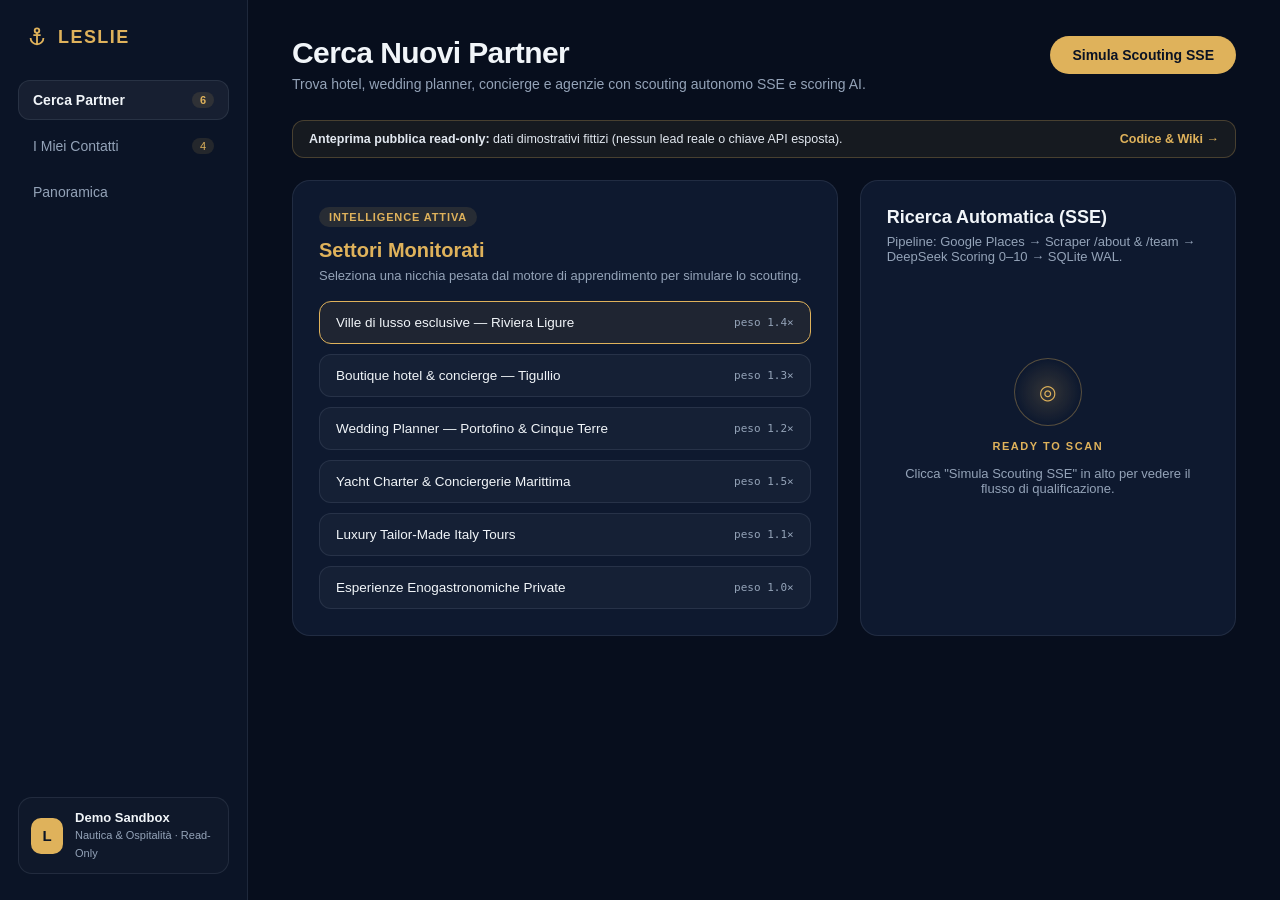
==== index.html @ 7b7a70bd "chore: publish interactive GitHub Pages preview" ====
<!doctype html>
<html lang="it">
<head>
  <meta charset="utf-8">
  <meta name="viewport" content="width=device-width, initial-scale=1">
  <title>Leslie — Agency OS (Demo Interattiva)</title>
  <meta name="description" content="Piattaforma B2B di scouting autonomo SSE, qualificazione AI (DeepSeek) e CRM multi-tenant per nautica, ospitalità ed esperienze premium.">
  <meta property="og:title" content="Leslie — Agency OS">
  <meta property="og:description" content="Scouting autonomo SSE, qualificazione AI e CRM multi-tenant.">
  <meta property="og:image" content="https://raw.githubusercontent.com/Noobucodonosor/leslie-agency-os/main/docs/preview/social-preview.png">
  <meta name="twitter:card" content="summary_large_image">
  <style>
    :root {
      --bg: #070e1d;
      --sidebar: #0b1426;
      --card: #0e192f;
      --card-border: rgba(148, 163, 184, 0.14);
      --gold: #dfb25b;
      --gold-soft: rgba(223, 178, 91, 0.12);
      --ink: #f1f5f9;
      --muted: #94a3b8;
      --green: #34d399;
    }
    * { box-sizing: border-box; margin: 0; padding: 0; }
    body {
      font-family: -apple-system, BlinkMacSystemFont, "SF Pro Text", "Segoe UI", Roboto, sans-serif;
      background: var(--bg);
      color: var(--ink);
      min-height: 100vh;
      display: grid;
      grid-template-columns: 248px 1fr;
    }
    aside {
      background: var(--sidebar);
      border-right: 1px solid var(--card-border);
      padding: 26px 18px;
      display: flex;
      flex-direction: column;
      justify-content: space-between;
    }
    .brand {
      display: flex;
      align-items: center;
      gap: 10px;
      font-size: 18px;
      font-weight: 800;
      letter-spacing: 0.08em;
      color: var(--gold);
      margin-bottom: 32px;
      padding: 0 8px;
    }
    .nav { display: flex; flex-direction: column; gap: 6px; }
    .nav button {
      background: transparent;
      border: 1px solid transparent;
      color: var(--muted);
      text-align: left;
      padding: 11px 14px;
      border-radius: 12px;
      font-size: 14px;
      font-weight: 500;
      cursor: pointer;
      display: flex;
      align-items: center;
      justify-content: space-between;
    }
    .nav button.active {
      background: rgba(255,255,255,0.05);
      border-color: var(--card-border);
      color: var(--ink);
      font-weight: 600;
    }
    .nav button .count {
      font-size: 11px;
      color: var(--gold);
      background: var(--gold-soft);
      padding: 2px 8px;
      border-radius: 999px;
    }
    .tenant {
      border: 1px solid var(--card-border);
      background: rgba(255,255,255,0.02);
      border-radius: 14px;
      padding: 12px;
      display: flex;
      align-items: center;
      gap: 12px;
    }
    .tenant-badge {
      width: 36px; height: 36px; border-radius: 10px;
      background: var(--gold); color: #0b1426;
      display: grid; place-items: center; font-weight: 800; font-size: 15px;
    }
    .tenant strong { display: block; font-size: 13px; }
    .tenant small { color: var(--muted); font-size: 11px; }
    main { padding: 36px 44px; max-width: 1180px; width: 100%; }
    header {
      display: flex; align-items: flex-start; justify-content: space-between; gap: 16px;
      margin-bottom: 28px;
    }
    h1 { font-size: 30px; letter-spacing: -0.02em; margin-bottom: 6px; }
    .sub { color: var(--muted); font-size: 14px; }
    .cta {
      background: var(--gold); color: #0a1224; border: 0; border-radius: 999px;
      padding: 11px 22px; font-weight: 700; font-size: 14px; cursor: pointer;
      white-space: nowrap;
    }
    .cta:hover { filter: brightness(1.06); }
    .demo-banner {
      margin-bottom: 22px;
      padding: 11px 16px;
      border-radius: 12px;
      border: 1px solid rgba(223, 178, 91, 0.25);
      background: rgba(223, 178, 91, 0.07);
      font-size: 12.5px;
      color: #e2e8f0;
      display: flex; justify-content: space-between; align-items: center; gap: 12px;
    }
    .demo-banner a { color: var(--gold); text-decoration: none; font-weight: 600; }
    .grid-2 { display: grid; grid-template-columns: 1.45fr 1fr; gap: 22px; }
    .panel {
      background: var(--card);
      border: 1px solid var(--card-border);
      border-radius: 18px;
      padding: 26px;
    }
    .pill {
      display: inline-block;
      font-size: 11px; font-weight: 700; letter-spacing: 0.08em;
      color: var(--gold); background: var(--gold-soft);
      padding: 4px 10px; border-radius: 999px; margin-bottom: 12px;
    }
    .panel h2 { font-size: 20px; color: var(--gold); margin-bottom: 6px; }
    .panel p.hint { font-size: 13px; color: var(--muted); margin-bottom: 18px; }
    .niches { display: flex; flex-direction: column; gap: 10px; }
    .niche {
      background: rgba(255,255,255,0.03);
      border: 1px solid var(--card-border);
      color: var(--ink);
      padding: 13px 16px;
      border-radius: 12px;
      font-size: 13.5px;
      text-align: left;
      cursor: pointer;
      display: flex; justify-content: space-between; align-items: center;
    }
    .niche:hover, .niche.selected { border-color: var(--gold); background: rgba(223,178,91,0.08); }
    .niche span.score { font-size: 11px; color: var(--muted); font-family: ui-monospace, monospace; }
    .radar-box {
      min-height: 290px; display: flex; flex-direction: column;
      align-items: center; justify-content: center; text-align: center; gap: 14px;
    }
    .radar-ring {
      width: 68px; height: 68px; border-radius: 50%;
      border: 1px solid rgba(223,178,91,0.35);
      background: radial-gradient(circle, rgba(223,178,91,0.18), transparent 70%);
      display: grid; place-items: center; color: var(--gold); font-size: 20px;
    }
    .status-label { font-size: 11px; letter-spacing: 0.14em; color: var(--gold); font-weight: 700; }
    .log {
      width: 100%; text-align: left; font-family: ui-monospace, monospace; font-size: 12px;
      color: #cbd5e1; background: rgba(0,0,0,0.28); border-radius: 10px;
      padding: 12px; border: 1px solid var(--card-border); line-height: 1.6;
    }
    .log .ok { color: var(--green); }
    table { width: 100%; border-collapse: collapse; font-size: 13.5px; }
    th, td { text-align: left; padding: 12px 10px; border-bottom: 1px solid var(--card-border); }
    th { color: var(--muted); font-size: 11px; text-transform: uppercase; letter-spacing: 0.08em; }
    .stage {
      display: inline-block; padding: 3px 9px; border-radius: 999px; font-size: 11px; font-weight: 600;
      background: rgba(52,211,153,0.12); color: var(--green);
    }
    .stage.contacted { background: var(--gold-soft); color: var(--gold); }
    .kpis { display: grid; grid-template-columns: repeat(3, 1fr); gap: 16px; margin-bottom: 20px; }
    .kpi { background: var(--card); border: 1px solid var(--card-border); border-radius: 14px; padding: 18px; }
    .kpi small { color: var(--muted); font-size: 12px; }
    .kpi strong { display: block; font-size: 26px; color: var(--gold); margin-top: 6px; }
    @media (max-width: 860px) {
      body { grid-template-columns: 1fr; }
      aside { border-right: 0; border-bottom: 1px solid var(--card-border); padding: 16px; }
      .brand { margin-bottom: 14px; }
      .nav { flex-direction: row; overflow-x: auto; }
      .tenant { display: none; }
      main { padding: 20px 16px; }
      header { flex-direction: column; }
      .grid-2, .kpis { grid-template-columns: 1fr; }
    }
  </style>
</head>
<body>
  <aside>
    <div>
      <div class="brand">
        <svg width="22" height="22" viewBox="0 0 24 24" fill="none" stroke="currentColor" stroke-width="2"><circle cx="12" cy="5" r="2.5"/><path d="M12 7.5V21M5 13a7 7 0 0 0 14 0M8 10h8"/></svg>
        LESLIE
      </div>
      <nav class="nav" id="nav">
        <button class="active" data-view="scout" type="button">Cerca Partner <span class="count">6</span></button>
        <button data-view="crm" type="button">I Miei Contatti <span class="count">4</span></button>
        <button data-view="overview" type="button">Panoramica</button>
      </nav>
    </div>
    <div class="tenant">
      <div class="tenant-badge">L</div>
      <div><strong>Demo Sandbox</strong><small>Nautica &amp; Ospitalità · Read-Only</small></div>
    </div>
  </aside>

  <main>
    <header>
      <div>
        <h1 id="page-title">Cerca Nuovi Partner</h1>
        <p class="sub" id="page-sub">Scouting autonomo SSE, estrazione contatti e scoring AI (DeepSeek) per partnership B2B.</p>
      </div>
      <button class="cta" id="btn-scan" type="button">Simula Scouting SSE</button>
    </header>

    <div class="demo-banner">
      <span><strong>Anteprima pubblica read-only:</strong> dati dimostrativi fittizi (nessun lead reale o chiave API esposta).</span>
      <a href="https://github.com/Noobucodonosor/leslie-agency-os" target="_blank" rel="noopener">Codice &amp; Wiki →</a>
    </div>

    <div id="view-root"></div>
  </main>

  <script>
    const niches = [
      { name: "Ville di lusso esclusive — Riviera Ligure", weight: "1.4×" },
      { name: "Boutique hotel & concierge — Tigullio", weight: "1.3×" },
      { name: "Wedding Planner — Portofino & Cinque Terre", weight: "1.2×" },
      { name: "Yacht Charter & Conciergerie Marittima", weight: "1.5×" },
      { name: "Luxury Tailor-Made Italy Tours", weight: "1.1×" },
      { name: "Esperienze Enogastronomiche Private", weight: "1.0×" }
    ];

    const demoLeads = [
      { org: "Villa Bellavista Concierge (Demo)", cat: "Boutique Hotel", score: "9.2 / 10", stage: "Partner", cls: "" },
      { org: "Riviera Charter Desk (Demo)", cat: "Nautica", score: "8.8 / 10", stage: "Contattato", cls: "contacted" },
      { org: "Atelier Eventi Golfo (Demo)", cat: "Wedding Planner", score: "8.5 / 10", stage: "Partner", cls: "" },
      { org: "Portofino Private Tours (Demo)", cat: "Esperienze", score: "8.1 / 10", stage: "Contattato", cls: "contacted" }
    ];

    let view = "scout";
    let selectedNiche = 0;
    let scanLines = [];

    function render() {
      const root = document.getElementById("view-root");
      if (view === "scout") {
        document.getElementById("page-title").textContent = "Cerca Nuovi Partner";
        document.getElementById("page-sub").textContent = "Trova hotel, wedding planner, concierge e agenzie con scouting autonomo SSE e scoring AI.";
        root.innerHTML = `
          <div class="grid-2">
            <section class="panel">
              <span class="pill">INTELLIGENCE ATTIVA</span>
              <h2>Settori Monitorati</h2>
              <p class="hint">Seleziona una nicchia pesata dal motore di apprendimento per simulare lo scouting.</p>
              <div class="niches">
                ${niches.map((n, i) => `
                  <button class="niche ${i === selectedNiche ? 'selected' : ''}" data-idx="${i}" type="button">
                    <span>${n.name}</span>
                    <span class="score">peso ${n.weight}</span>
                  </button>
                `).join("")}
              </div>
            </section>
            <section class="panel">
              <h2 style="color:var(--ink);font-size:18px;margin-bottom:6px">Ricerca Automatica (SSE)</h2>
              <p class="hint">Pipeline: Google Places → Scraper /about &amp; /team → DeepSeek Scoring 0–10 → SQLite WAL.</p>
              <div class="radar-box">
                <div class="radar-ring">◎</div>
                <div class="status-label">${scanLines.length ? 'SIMULAZIONE COMPLETATA' : 'READY TO SCAN'}</div>
                ${scanLines.length ? `<div class="log">${scanLines.join("<br>")}</div>` : `<p class="hint" style="margin:0">Clicca "Simula Scouting SSE" in alto per vedere il flusso di qualificazione.</p>`}
              </div>
            </section>
          </div>`;
        root.querySelectorAll(".niche").forEach(btn => {
          btn.onclick = () => { selectedNiche = Number(btn.dataset.idx); render(); };
        });
      } else if (view === "crm") {
        document.getElementById("page-title").textContent = "I Miei Contatti";
        document.getElementById("page-sub").textContent = "Funnel B2B isolato per tenant (saved → contacted → partner) con punteggio AI verificato.";
        root.innerHTML = `
          <section class="panel">
            <table>
              <thead><tr><th>Organizzazione (Dati Demo)</th><th>Settore</th><th>AI Score</th><th>Stato Funnel</th></tr></thead>
              <tbody>
                ${demoLeads.map(l => `
                  <tr>
                    <td><strong>${l.org}</strong></td>
                    <td style="color:var(--muted)">${l.cat}</td>
                    <td style="font-family:ui-monospace,monospace;color:var(--gold)">${l.score}</td>
                    <td><span class="stage ${l.cls}">${l.stage}</span></td>
                  </tr>
                `).join("")}
              </tbody>
            </table>
          </section>`;
      } else {
        document.getElementById("page-title").textContent = "Panoramica Architettura";
        document.getElementById("page-sub").textContent = "Metriche operative e stack di produzione su Google Cloud Run (europe-west1).";
        root.innerHTML = `
          <div class="kpis">
            <div class="kpi"><small>Runtime Produzione</small><strong>Cloud Run</strong></div>
            <div class="kpi"><small>Persistenza</small><strong>SQLite WAL + GCS</strong></div>
            <div class="kpi"><small>Test End-to-End</small><strong>21 pytest</strong></div>
          </div>
          <section class="panel">
            <h2>Architettura End-to-End</h2>
            <p class="hint" style="margin-bottom:0;line-height:1.7">
              Backend <strong>Python 3.11 / Flask + Gunicorn</strong> (1 worker, 8 thread per coerenza SQLite WAL con sync asincrono su Google Cloud Storage).
              Motore <code>autonomous_scout.py</code> in streaming SSE, <code>scraper.py</code> per estrazione contatti da pagine statiche,
              <code>ai_analyzer.py</code> su DeepSeek con output JSON strutturato, e <code>commerce_engine.py</code> con portale partner dedicato.
            </p>
          </section>`;
      }
    }

    document.getElementById("nav").querySelectorAll("button").forEach(btn => {
      btn.onclick = () => {
        view = btn.dataset.view;
        document.querySelectorAll("#nav button").forEach(b => b.classList.toggle("active", b === btn));
        render();
      };
    });

    document.getElementById("btn-scan").onclick = () => {
      view = "scout";
      document.querySelectorAll("#nav button").forEach(b => b.classList.toggle("active", b.dataset.view === "scout"));
      const n = niches[selectedNiche].name;
      scanLines = [
        `[SSE] Query pool: "${n}"`,
        `[PLACES] 12 candidati individuati nell'area target`,
        `[SCRAPER] Estratte pagine /about e /team (filtri anti-rumore attivi)`,
        `<span class="ok">[DEEPSEEK] 3 lead qualificati con score ≥ 8.0 / 10 (modalità demo)</span>`
      ];
      render();
    };

    render();
  </script>
</body>
</html>
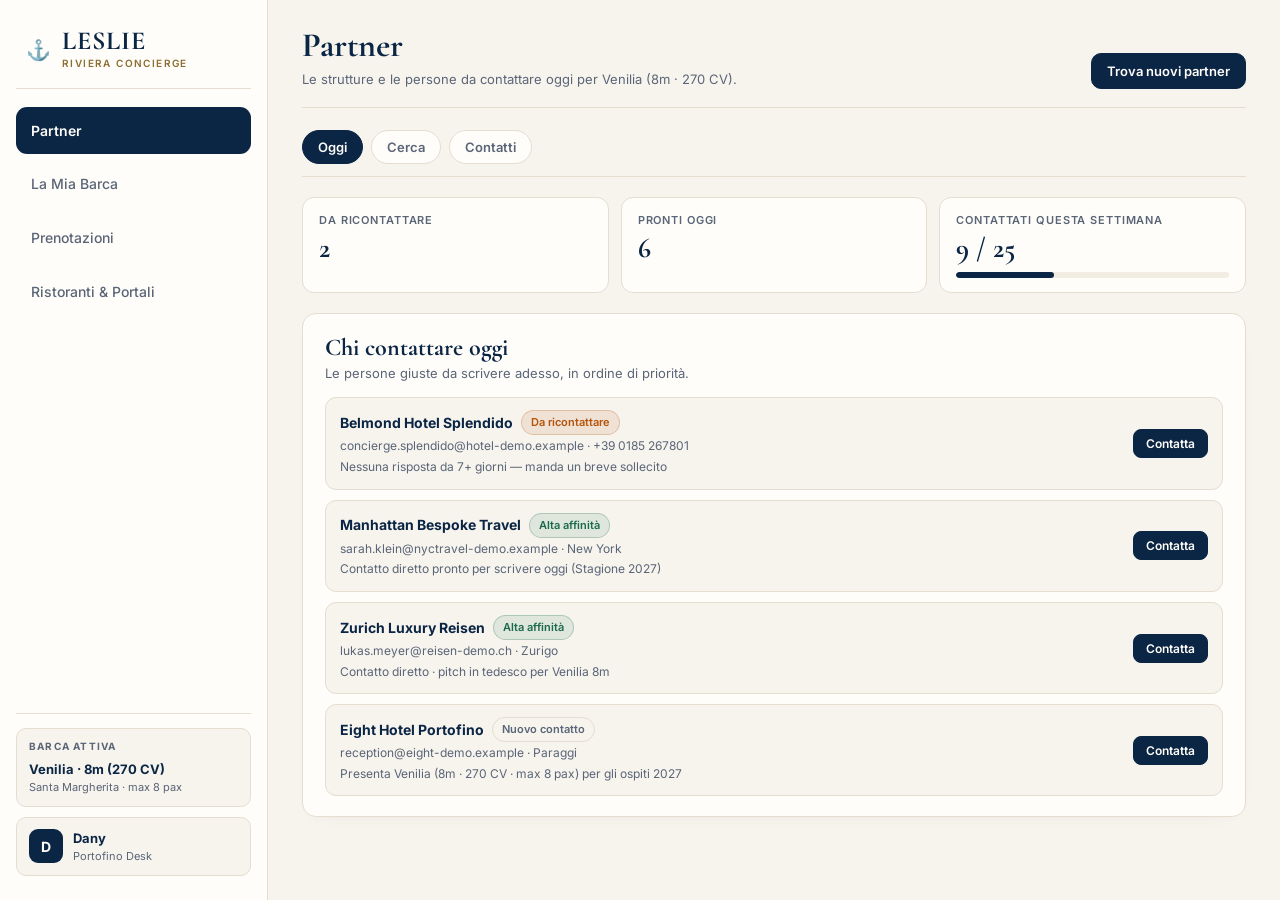
==== commit 89609592: "feat(pages): Riviera Editoriale UI, mobile drawer & Venilia 8m demo" ====
--- a/index.html
+++ b/index.html
@@ -3,341 +3,586 @@
 <head>
   <meta charset="utf-8">
   <meta name="viewport" content="width=device-width, initial-scale=1">
-  <title>Leslie — Agency OS (Demo Interattiva)</title>
-  <meta name="description" content="Piattaforma B2B di scouting autonomo SSE, qualificazione AI (DeepSeek) e CRM multi-tenant per nautica, ospitalità ed esperienze premium.">
-  <meta property="og:title" content="Leslie — Agency OS">
-  <meta property="og:description" content="Scouting autonomo SSE, qualificazione AI e CRM multi-tenant.">
+  <title>Leslie | Riviera Concierge &amp; Partnership OS — Venilia 8m (Portofino)</title>
+  <meta name="description" content="Piattaforma B2B e gestione prenotazioni per Venilia (battello pneumatico 8m · 270 CV) a Santa Margherita Ligure e Portofino.">
+  <meta property="og:title" content="Leslie — Riviera Concierge &amp; Partnership OS">
+  <meta property="og:description" content="Coda partner B2B, campagne globali 2027 e calendario barche per Venilia 8m (Portofino &amp; Tigullio).">
   <meta property="og:image" content="https://raw.githubusercontent.com/Noobucodonosor/leslie-agency-os/main/docs/preview/social-preview.png">
   <meta name="twitter:card" content="summary_large_image">
+  <link rel="icon" type="image/svg+xml" href="data:image/svg+xml,<svg xmlns='http://www.w3.org/2000/svg' viewBox='0 0 100 100'><text y='.9em' font-size='90'>⚓</text></svg>">
   <style>
+    @import url('https://fonts.googleapis.com/css2?family=Cormorant+Garamond:wght@600;700&family=Inter:wght@400;500;600;700&display=swap');
+
     :root {
-      --bg: #070e1d;
-      --sidebar: #0b1426;
-      --card: #0e192f;
-      --card-border: rgba(148, 163, 184, 0.14);
-      --gold: #dfb25b;
-      --gold-soft: rgba(223, 178, 91, 0.12);
-      --ink: #f1f5f9;
-      --muted: #94a3b8;
-      --green: #34d399;
-    }
-    * { box-sizing: border-box; margin: 0; padding: 0; }
+      --paper: #F7F4EE;
+      --surface: #FFFDF9;
+      --surface-subtle: #F2EDE3;
+      --sea: #0B2545;
+      --sea-hover: #143661;
+      --ink: #1A2433;
+      --muted: #5A6577;
+      --brass: #8C6D32;
+      --brass-soft: rgba(140, 109, 50, 0.12);
+      --hairline: #E4DDD0;
+      --emerald: #1B6B4A;
+      --emerald-soft: rgba(27, 107, 74, 0.10);
+      --amber: #B45309;
+      --amber-soft: rgba(180, 83, 9, 0.11);
+      --radius: 14px;
+      --font-display: 'Cormorant Garamond', Georgia, serif;
+      --font-ui: 'Inter', -apple-system, BlinkMacSystemFont, sans-serif;
+    }
+
+    * { box-sizing: border-box; margin: 0; padding: 0; -webkit-font-smoothing: antialiased; }
+    [hidden] { display: none !important; }
+
     body {
-      font-family: -apple-system, BlinkMacSystemFont, "SF Pro Text", "Segoe UI", Roboto, sans-serif;
-      background: var(--bg);
+      background: var(--paper);
       color: var(--ink);
-      min-height: 100vh;
-      display: grid;
-      grid-template-columns: 248px 1fr;
-    }
-    aside {
-      background: var(--sidebar);
-      border-right: 1px solid var(--card-border);
-      padding: 26px 18px;
+      font-family: var(--font-ui);
+      line-height: 1.55;
+      overflow-x: hidden;
+    }
+
+    #app { display: flex; min-height: 100vh; }
+
+    .mobile-topbar { display: none; }
+    .sidebar-backdrop { position: fixed; inset: 0; background: rgba(11, 37, 69, 0.42); z-index: 210; }
+
+    .mobile-brand {
+      font-family: var(--font-display);
+      font-size: 22px;
+      font-weight: 700;
+      color: var(--sea);
+      letter-spacing: 0.04em;
+      display: inline-flex;
+      align-items: center;
+      gap: 8px;
+    }
+
+    .sidebar {
+      width: 268px;
+      background: var(--surface);
+      border-right: 1px solid var(--hairline);
       display: flex;
       flex-direction: column;
-      justify-content: space-between;
-    }
-    .brand {
+      padding: 24px 16px;
+      position: fixed;
+      top: 0; left: 0; bottom: 0;
+      z-index: 220;
+      gap: 18px;
+    }
+
+    .logo {
+      display: flex;
+      align-items: center;
+      gap: 11px;
+      padding: 4px 10px 16px;
+      border-bottom: 1px solid var(--hairline);
+      color: var(--sea);
+    }
+    .logo-mark { color: var(--brass); font-size: 20px; line-height: 1; }
+    .logo-text strong {
+      display: block;
+      font-family: var(--font-display);
+      font-size: 26px;
+      font-weight: 700;
+      line-height: 1;
+      letter-spacing: 0.04em;
+    }
+    .logo-text small {
+      display: block;
+      font-size: 10px;
+      text-transform: uppercase;
+      letter-spacing: 0.14em;
+      color: var(--brass);
+      font-weight: 600;
+      margin-top: 2px;
+    }
+
+    .nav-menu { display: flex; flex-direction: column; gap: 6px; flex: 1; }
+    .nav-item {
+      width: 100%;
+      border: 1px solid transparent;
+      background: transparent;
+      font: inherit;
+      text-align: left;
+      display: flex;
+      align-items: center;
+      gap: 12px;
+      padding: 12px 14px;
+      border-radius: 11px;
+      color: var(--muted);
+      font-size: 14px;
+      font-weight: 500;
+      cursor: pointer;
+    }
+    .nav-item:hover { background: var(--paper); color: var(--sea); }
+    .nav-item.active { background: var(--sea); color: #FFFDF9; font-weight: 600; }
+
+    .sidebar-box {
+      border-top: 1px solid var(--hairline);
+      padding-top: 14px;
+      display: flex;
+      flex-direction: column;
+      gap: 10px;
+    }
+    .asset-pill {
+      padding: 10px 12px;
+      border-radius: 10px;
+      border: 1px solid var(--hairline);
+      background: var(--paper);
+    }
+    .asset-pill-label {
+      font-size: 10px;
+      font-weight: 700;
+      text-transform: uppercase;
+      letter-spacing: 0.12em;
+      color: var(--muted);
+      margin-bottom: 4px;
+    }
+    .asset-pill strong { display: block; font-size: 13px; color: var(--sea); }
+    .asset-pill small { display: block; font-size: 11px; color: var(--muted); }
+
+    .user-card {
       display: flex;
       align-items: center;
       gap: 10px;
-      font-size: 18px;
-      font-weight: 800;
-      letter-spacing: 0.08em;
-      color: var(--gold);
-      margin-bottom: 32px;
-      padding: 0 8px;
-    }
-    .nav { display: flex; flex-direction: column; gap: 6px; }
-    .nav button {
-      background: transparent;
-      border: 1px solid transparent;
-      color: var(--muted);
-      text-align: left;
-      padding: 11px 14px;
+      padding: 10px 12px;
+      border-radius: 10px;
+      border: 1px solid var(--hairline);
+      background: var(--paper);
+    }
+    .avatar {
+      width: 34px; height: 34px; border-radius: 9px;
+      background: var(--sea); color: #FFFDF9;
+      display: flex; align-items: center; justify-content: center;
+      font-weight: 700; font-size: 14px; flex-shrink: 0;
+    }
+
+    .main-layout {
+      flex: 1;
+      margin-left: 268px;
+      padding: 28px 34px 72px;
+      min-width: 0;
+    }
+
+    .top-header {
+      display: flex;
+      justify-content: space-between;
+      align-items: flex-end;
+      gap: 16px;
+      flex-wrap: wrap;
+      padding-bottom: 18px;
+      margin-bottom: 22px;
+      border-bottom: 1px solid var(--hairline);
+    }
+    .header-title h1 {
+      font-family: var(--font-display);
+      font-size: 34px;
+      font-weight: 700;
+      line-height: 1.08;
+      color: var(--sea);
+    }
+    .header-title p { font-size: 13px; color: var(--muted); margin-top: 4px; }
+
+    .btn {
+      display: inline-flex; align-items: center; justify-content: center; gap: 7px;
+      border-radius: 10px; padding: 9px 15px; font-size: 13px; font-weight: 600;
+      font-family: inherit; cursor: pointer; text-decoration: none;
+    }
+    .btn-primary { border: 1px solid var(--sea); background: var(--sea); color: #FFFDF9; }
+    .btn-primary:hover { background: var(--sea-hover); }
+    .btn-ghost { border: 1px solid var(--hairline); background: var(--surface); color: var(--sea); }
+    .btn-ghost:hover { background: var(--paper); }
+    .btn-sm { padding: 6px 12px; font-size: 12px; border-radius: 8px; }
+
+    .badge {
+      display: inline-flex; align-items: center; gap: 5px;
+      font-size: 11px; font-weight: 600; padding: 3px 9px; border-radius: 999px;
+      border: 1px solid var(--hairline); background: var(--paper); color: var(--muted);
+    }
+    .badge-green { background: var(--emerald-soft); border-color: rgba(27, 107, 74, 0.25); color: var(--emerald); }
+    .badge-amber { background: var(--amber-soft); border-color: rgba(180, 83, 9, 0.25); color: var(--amber); }
+    .badge-gold { background: var(--brass-soft); border-color: rgba(140, 109, 50, 0.25); color: var(--brass); }
+
+    .subtab-bar {
+      display: flex; gap: 8px; flex-wrap: wrap;
+      margin-bottom: 20px; padding-bottom: 12px;
+      border-bottom: 1px solid var(--hairline);
+    }
+    .subtab-btn {
+      border: 1px solid var(--hairline); background: var(--surface); color: var(--muted);
+      padding: 8px 15px; border-radius: 999px; font-size: 13px; font-weight: 600;
+      cursor: pointer; font-family: inherit;
+    }
+    .subtab-btn.active { background: var(--sea); border-color: var(--sea); color: #FFFDF9; }
+
+    .kpi-strip {
+      display: grid;
+      grid-template-columns: repeat(auto-fit, minmax(150px, 1fr));
+      gap: 12px;
+      margin-bottom: 20px;
+    }
+    .kpi-tile {
+      background: var(--surface);
+      border: 1px solid var(--hairline);
       border-radius: 12px;
-      font-size: 14px;
-      font-weight: 500;
-      cursor: pointer;
-      display: flex;
-      align-items: center;
-      justify-content: space-between;
-    }
-    .nav button.active {
-      background: rgba(255,255,255,0.05);
-      border-color: var(--card-border);
-      color: var(--ink);
-      font-weight: 600;
-    }
-    .nav button .count {
-      font-size: 11px;
-      color: var(--gold);
-      background: var(--gold-soft);
-      padding: 2px 8px;
-      border-radius: 999px;
-    }
-    .tenant {
-      border: 1px solid var(--card-border);
-      background: rgba(255,255,255,0.02);
-      border-radius: 14px;
-      padding: 12px;
-      display: flex;
-      align-items: center;
-      gap: 12px;
-    }
-    .tenant-badge {
-      width: 36px; height: 36px; border-radius: 10px;
-      background: var(--gold); color: #0b1426;
-      display: grid; place-items: center; font-weight: 800; font-size: 15px;
-    }
-    .tenant strong { display: block; font-size: 13px; }
-    .tenant small { color: var(--muted); font-size: 11px; }
-    main { padding: 36px 44px; max-width: 1180px; width: 100%; }
-    header {
-      display: flex; align-items: flex-start; justify-content: space-between; gap: 16px;
-      margin-bottom: 28px;
-    }
-    h1 { font-size: 30px; letter-spacing: -0.02em; margin-bottom: 6px; }
-    .sub { color: var(--muted); font-size: 14px; }
-    .cta {
-      background: var(--gold); color: #0a1224; border: 0; border-radius: 999px;
-      padding: 11px 22px; font-weight: 700; font-size: 14px; cursor: pointer;
-      white-space: nowrap;
-    }
-    .cta:hover { filter: brightness(1.06); }
-    .demo-banner {
-      margin-bottom: 22px;
-      padding: 11px 16px;
-      border-radius: 12px;
-      border: 1px solid rgba(223, 178, 91, 0.25);
-      background: rgba(223, 178, 91, 0.07);
-      font-size: 12.5px;
-      color: #e2e8f0;
-      display: flex; justify-content: space-between; align-items: center; gap: 12px;
-    }
-    .demo-banner a { color: var(--gold); text-decoration: none; font-weight: 600; }
-    .grid-2 { display: grid; grid-template-columns: 1.45fr 1fr; gap: 22px; }
-    .panel {
-      background: var(--card);
-      border: 1px solid var(--card-border);
-      border-radius: 18px;
-      padding: 26px;
-    }
-    .pill {
-      display: inline-block;
-      font-size: 11px; font-weight: 700; letter-spacing: 0.08em;
-      color: var(--gold); background: var(--gold-soft);
-      padding: 4px 10px; border-radius: 999px; margin-bottom: 12px;
-    }
-    .panel h2 { font-size: 20px; color: var(--gold); margin-bottom: 6px; }
-    .panel p.hint { font-size: 13px; color: var(--muted); margin-bottom: 18px; }
-    .niches { display: flex; flex-direction: column; gap: 10px; }
-    .niche {
-      background: rgba(255,255,255,0.03);
-      border: 1px solid var(--card-border);
-      color: var(--ink);
-      padding: 13px 16px;
-      border-radius: 12px;
-      font-size: 13.5px;
-      text-align: left;
-      cursor: pointer;
+      padding: 14px 16px;
+    }
+    .kpi-tile small {
+      display: block; font-size: 11px; text-transform: uppercase;
+      letter-spacing: 0.08em; color: var(--muted); font-weight: 600;
+    }
+    .kpi-tile strong {
+      display: block; font-family: var(--font-display); font-size: 28px;
+      color: var(--sea); line-height: 1.1; margin-top: 4px;
+    }
+    .today-progress-track {
+      width: 100%; height: 6px; background: var(--surface-subtle);
+      border-radius: 999px; overflow: hidden; margin-top: 8px;
+    }
+    .today-progress-fill { height: 100%; background: var(--sea); border-radius: 999px; }
+
+    .card {
+      background: var(--surface);
+      border: 1px solid var(--hairline);
+      border-radius: var(--radius);
+      padding: 20px 22px;
+      box-shadow: 0 6px 20px -16px rgba(11, 37, 69, 0.14);
+    }
+    .card-title { font-family: var(--font-display); font-size: 24px; font-weight: 700; color: var(--sea); line-height: 1.15; }
+    .card-sub { font-size: 13px; color: var(--muted); margin-top: 2px; }
+
+    .item-list { display: flex; flex-direction: column; gap: 10px; margin-top: 14px; }
+    .list-row {
+      display: flex; justify-content: space-between; align-items: center; gap: 12px; flex-wrap: wrap;
+      padding: 12px 14px; border-radius: 11px; border: 1px solid var(--hairline); background: var(--paper);
+    }
+    .list-row-main { min-width: 0; flex: 1; }
+    .list-row-title { font-weight: 700; color: var(--sea); font-size: 14px; }
+    .list-row-meta { font-size: 12px; color: var(--muted); margin-top: 2px; }
+
+    .two-col { display: grid; grid-template-columns: 1.15fr 0.85fr; gap: 18px; align-items: start; }
+    .calendar-strip { display: grid; grid-template-columns: repeat(auto-fill, minmax(120px, 1fr)); gap: 8px; margin-top: 12px; }
+    .cal-day { border: 1px solid var(--hairline); border-radius: 10px; background: var(--paper); padding: 9px; font-size: 12px; }
+    .cal-day-head { font-weight: 700; color: var(--sea); margin-bottom: 6px; }
+    .cal-pill { display: flex; justify-content: space-between; padding: 3px 6px; border-radius: 6px; font-size: 11px; margin-top: 4px; }
+    .cal-pill.free { background: var(--emerald-soft); color: var(--emerald); }
+    .cal-pill.option { background: var(--amber-soft); color: var(--amber); }
+    .cal-pill.confirmed { background: var(--brass-soft); color: var(--brass); }
+
+    .disclosure-box {
+      background: var(--surface); border: 1px solid var(--hairline);
+      border-radius: var(--radius); padding: 12px 18px; margin-bottom: 16px;
+    }
+    .disclosure-box summary {
+      cursor: pointer; list-style: none; font-size: 13px; font-weight: 600; color: var(--sea);
       display: flex; justify-content: space-between; align-items: center;
     }
-    .niche:hover, .niche.selected { border-color: var(--gold); background: rgba(223,178,91,0.08); }
-    .niche span.score { font-size: 11px; color: var(--muted); font-family: ui-monospace, monospace; }
-    .radar-box {
-      min-height: 290px; display: flex; flex-direction: column;
-      align-items: center; justify-content: center; text-align: center; gap: 14px;
-    }
-    .radar-ring {
-      width: 68px; height: 68px; border-radius: 50%;
-      border: 1px solid rgba(223,178,91,0.35);
-      background: radial-gradient(circle, rgba(223,178,91,0.18), transparent 70%);
-      display: grid; place-items: center; color: var(--gold); font-size: 20px;
-    }
-    .status-label { font-size: 11px; letter-spacing: 0.14em; color: var(--gold); font-weight: 700; }
-    .log {
-      width: 100%; text-align: left; font-family: ui-monospace, monospace; font-size: 12px;
-      color: #cbd5e1; background: rgba(0,0,0,0.28); border-radius: 10px;
-      padding: 12px; border: 1px solid var(--card-border); line-height: 1.6;
-    }
-    .log .ok { color: var(--green); }
-    table { width: 100%; border-collapse: collapse; font-size: 13.5px; }
-    th, td { text-align: left; padding: 12px 10px; border-bottom: 1px solid var(--card-border); }
-    th { color: var(--muted); font-size: 11px; text-transform: uppercase; letter-spacing: 0.08em; }
-    .stage {
-      display: inline-block; padding: 3px 9px; border-radius: 999px; font-size: 11px; font-weight: 600;
-      background: rgba(52,211,153,0.12); color: var(--green);
-    }
-    .stage.contacted { background: var(--gold-soft); color: var(--gold); }
-    .kpis { display: grid; grid-template-columns: repeat(3, 1fr); gap: 16px; margin-bottom: 20px; }
-    .kpi { background: var(--card); border: 1px solid var(--card-border); border-radius: 14px; padding: 18px; }
-    .kpi small { color: var(--muted); font-size: 12px; }
-    .kpi strong { display: block; font-size: 26px; color: var(--gold); margin-top: 6px; }
-    @media (max-width: 860px) {
-      body { grid-template-columns: 1fr; }
-      aside { border-right: 0; border-bottom: 1px solid var(--card-border); padding: 16px; }
-      .brand { margin-bottom: 14px; }
-      .nav { flex-direction: row; overflow-x: auto; }
-      .tenant { display: none; }
-      main { padding: 20px 16px; }
-      header { flex-direction: column; }
-      .grid-2, .kpis { grid-template-columns: 1fr; }
+    .disclosure-box summary::-webkit-details-marker { display: none; }
+    .disclosure-box summary::after { content: '+'; color: var(--brass); font-size: 17px; }
+
+    .modal-backdrop {
+      position: fixed; inset: 0; background: rgba(11, 37, 69, 0.45);
+      display: flex; align-items: center; justify-content: center; padding: 20px; z-index: 400;
+    }
+
+    @media (max-width: 960px) {
+      #app { flex-direction: column; }
+      .mobile-topbar {
+        display: flex; align-items: center; justify-content: space-between;
+        height: 54px; padding: 0 14px; background: var(--surface);
+        border-bottom: 1px solid var(--hairline); position: sticky; top: 0; z-index: 90;
+      }
+      .sidebar {
+        width: 280px; max-width: 85vw; transform: translateX(-100%);
+        transition: transform 0.2s ease; box-shadow: none;
+      }
+      .sidebar.open { transform: translateX(0); box-shadow: 16px 0 40px rgba(11, 37, 69, 0.22); }
+      .main-layout { margin-left: 0; padding: 16px 16px 64px; }
+      .two-col { grid-template-columns: 1fr; }
+      .kpi-strip { grid-template-columns: repeat(2, minmax(0, 1fr)); }
+      .kpi-strip .kpi-tile:nth-child(3):last-child { grid-column: 1 / -1; }
+      .btn, .subtab-btn, .mobile-topbar button { min-height: 44px; }
+      .mobile-topbar button { min-width: 44px; padding: 0; }
     }
   </style>
 </head>
 <body>
-  <aside>
-    <div>
-      <div class="brand">
-        <svg width="22" height="22" viewBox="0 0 24 24" fill="none" stroke="currentColor" stroke-width="2"><circle cx="12" cy="5" r="2.5"/><path d="M12 7.5V21M5 13a7 7 0 0 0 14 0M8 10h8"/></svg>
-        LESLIE
-      </div>
-      <nav class="nav" id="nav">
-        <button class="active" data-view="scout" type="button">Cerca Partner <span class="count">6</span></button>
-        <button data-view="crm" type="button">I Miei Contatti <span class="count">4</span></button>
-        <button data-view="overview" type="button">Panoramica</button>
-      </nav>
+<div id="app">
+  <header class="mobile-topbar">
+    <button type="button" class="btn btn-ghost btn-sm" id="mobile-menu-btn" aria-label="Apri menu">☰</button>
+    <span class="mobile-brand">⚓ LESLIE</span>
+    <span style="width:44px;" aria-hidden="true"></span>
+  </header>
+  <div id="sidebar-backdrop" class="sidebar-backdrop" hidden></div>
+
+  <aside class="sidebar" id="app-sidebar">
+    <div class="logo">
+      <span class="logo-mark">⚓</span>
+      <div class="logo-text">
+        <strong>LESLIE</strong>
+        <small>Riviera Concierge</small>
+      </div>
     </div>
-    <div class="tenant">
-      <div class="tenant-badge">L</div>
-      <div><strong>Demo Sandbox</strong><small>Nautica &amp; Ospitalità · Read-Only</small></div>
+
+    <nav class="nav-menu">
+      <button type="button" class="nav-item active" data-view="partner">Partner</button>
+      <button type="button" class="nav-item" data-view="boat">La Mia Barca</button>
+      <button type="button" class="nav-item" data-view="sales">Prenotazioni</button>
+      <button type="button" class="nav-item" data-view="network">Ristoranti &amp; Portali</button>
+    </nav>
+
+    <div class="sidebar-box">
+      <div class="asset-pill">
+        <div class="asset-pill-label">Barca attiva</div>
+        <strong>Venilia · 8m (270 CV)</strong>
+        <small>Santa Margherita · max 8 pax</small>
+      </div>
+      <div class="user-card">
+        <div class="avatar">D</div>
+        <div>
+          <div style="font-weight:700; font-size:13px; color:var(--sea);">Dany</div>
+          <div style="font-size:11px; color:var(--muted);">Portofino Desk</div>
+        </div>
+      </div>
     </div>
   </aside>
 
-  <main>
-    <header>
+  <main class="main-layout">
+    <header class="top-header">
+      <div class="header-title">
+        <h1 id="view-title">Partner</h1>
+        <p id="view-subtitle">Le strutture e le persone da contattare oggi per Venilia (8m · 270 CV).</p>
+      </div>
       <div>
-        <h1 id="page-title">Cerca Nuovi Partner</h1>
-        <p class="sub" id="page-sub">Scouting autonomo SSE, estrazione contatti e scoring AI (DeepSeek) per partnership B2B.</p>
-      </div>
-      <button class="cta" id="btn-scan" type="button">Simula Scouting SSE</button>
+        <button type="button" class="btn btn-primary" id="primary-cta">Trova nuovi partner</button>
+      </div>
     </header>
 
-    <div class="demo-banner">
-      <span><strong>Anteprima pubblica read-only:</strong> dati dimostrativi fittizi (nessun lead reale o chiave API esposta).</span>
-      <a href="https://github.com/Noobucodonosor/leslie-agency-os" target="_blank" rel="noopener">Codice &amp; Wiki →</a>
+    <section id="view-partner">
+      <div class="subtab-bar">
+        <button type="button" class="subtab-btn active" data-sub="today">Oggi</button>
+        <button type="button" class="subtab-btn" data-sub="search">Cerca</button>
+        <button type="button" class="subtab-btn" data-sub="contacts">Contatti</button>
+      </div>
+
+      <div id="sub-today">
+        <div class="kpi-strip">
+          <div class="kpi-tile"><small>Da ricontattare</small><strong>2</strong></div>
+          <div class="kpi-tile"><small>Pronti oggi</small><strong>6</strong></div>
+          <div class="kpi-tile">
+            <small>Contattati questa settimana</small>
+            <strong>9 / 25</strong>
+            <div class="today-progress-track"><div class="today-progress-fill" style="width:36%"></div></div>
+          </div>
+        </div>
+
+        <div class="card">
+          <h2 class="card-title">Chi contattare oggi</h2>
+          <p class="card-sub">Le persone giuste da scrivere adesso, in ordine di priorità.</p>
+          <div class="item-list" id="today-list"></div>
+        </div>
+      </div>
+
+      <div id="sub-search" hidden>
+        <div class="card">
+          <h2 class="card-title" style="margin-bottom:4px;">Trova nuovi partner</h2>
+          <p class="card-sub" style="margin-bottom:14px;">Cerca hotel, concierge o agenzie viaggio che portano ospiti a Portofino e Santa Margherita.</p>
+          <div style="display:flex; gap:8px; flex-wrap:wrap; margin-bottom:14px;">
+            <input type="text" style="flex:1; min-width:220px; padding:10px 12px; border:1px solid var(--hairline); border-radius:10px;" value="Luxury travel advisor New York Portofino">
+            <button type="button" class="btn btn-ghost">Cerca</button>
+            <button type="button" class="btn btn-primary">Trova automaticamente</button>
+          </div>
+          <details class="disclosure-box" style="margin-bottom:0;">
+            <summary>Scegli mercato o opzioni avanzate (USA, UK, Svizzera/Germania, Francia, Italia)</summary>
+            <p class="card-sub" style="margin-top:8px;">Campagne 2027 pronte su 6 mercati internazionali per riempire il calendario di Venilia da aprile a ottobre.</p>
+          </details>
+        </div>
+      </div>
+
+      <div id="sub-contacts" hidden>
+        <div class="card">
+          <h2 class="card-title">I Miei Contatti</h2>
+          <p class="card-sub">Hotel, concierge e agenzie internazionali salvate per Venilia (Stagione 2027).</p>
+          <div class="item-list" id="contacts-list"></div>
+        </div>
+      </div>
+    </section>
+
+    <section id="view-boat" hidden>
+      <div class="card">
+        <span class="badge badge-gold">Stagione 2027 · Santa Margherita Ligure</span>
+        <h2 class="card-title" style="margin-top:8px;">Venilia — Battello pneumatico 8m · 270 CV</h2>
+        <p class="card-sub" style="margin-bottom:14px;">Max 8 passeggeri (+ skipper) · Cuscineria prendisole, impianto hi-fi, doccetta acqua dolce e frigo bar a bordo.</p>
+        <div class="kpi-strip">
+          <div class="kpi-tile"><small>Lunghezza</small><strong>8m</strong></div>
+          <div class="kpi-tile"><small>Motore</small><strong>270 CV</strong></div>
+          <div class="kpi-tile"><small>Ospiti max</small><strong>8 + skipper</strong></div>
+        </div>
+      </div>
+    </section>
+
+    <section id="view-sales" hidden>
+      <div class="kpi-strip">
+        <div class="kpi-tile"><small>Preventivi attivi</small><strong>4</strong></div>
+        <div class="kpi-tile"><small>Barche confermate</small><strong>3</strong></div>
+        <div class="kpi-tile"><small>Incasso confermato</small><strong>€2.450</strong></div>
+      </div>
+      <details class="disclosure-box">
+        <summary>+ Crea nuovo preventivo (o incolla un messaggio WhatsApp)</summary>
+        <p class="card-sub" style="margin-top:8px;">Incolla un messaggio in IT / EN / FR / DE per generare l'offerta su Venilia, Gabri o Massi.</p>
+      </details>
+      <div class="two-col">
+        <div class="card">
+          <h2 class="card-title">Agenda Barche (Prossimi giorni)</h2>
+          <p class="card-sub">Disponibilità reale di Venilia, Gabri e Massi.</p>
+          <div class="calendar-strip" id="demo-cal"></div>
+        </div>
+        <div class="card">
+          <h2 class="card-title">Ultime offerte</h2>
+          <div class="item-list">
+            <div class="list-row">
+              <div class="list-row-main">
+                <span class="list-row-title">Fam. Miller (NYC) · Venilia 8m</span>
+                <div class="list-row-meta">18 giu 2027 · 6 ospiti · Portofino &amp; San Fruttuoso</div>
+              </div>
+              <span class="badge badge-green">Confermato</span>
+            </div>
+            <div class="list-row">
+              <div class="list-row-main">
+                <span class="list-row-title">Thomas Weber · Venilia Tramonto</span>
+                <div class="list-row-meta">22 giu 2027 · 4 ospiti · Lingua DE</div>
+              </div>
+              <span class="badge badge-amber">In attesa</span>
+            </div>
+          </div>
+        </div>
+      </div>
+    </section>
+
+    <section id="view-network" hidden>
+      <div class="card">
+        <h2 class="card-title">Ristoranti sul Mare &amp; Portali QR</h2>
+        <p class="card-sub">Accordi Boat-to-Table (San Fruttuoso, Punta Chiappa, Portofino) e locandine QR per hotel e case vacanza.</p>
+      </div>
+    </section>
+  </main>
+</div>
+
+<div id="demo-modal" class="modal-backdrop" hidden>
+  <div class="card" style="max-width:520px; width:100%;">
+    <div style="display:flex; justify-content:space-between; align-items:center; margin-bottom:10px;">
+      <h2 class="card-title" id="modal-title">Partner</h2>
+      <button type="button" class="btn btn-ghost btn-sm" id="modal-close">×</button>
     </div>
-
-    <div id="view-root"></div>
-  </main>
-
-  <script>
-    const niches = [
-      { name: "Ville di lusso esclusive — Riviera Ligure", weight: "1.4×" },
-      { name: "Boutique hotel & concierge — Tigullio", weight: "1.3×" },
-      { name: "Wedding Planner — Portofino & Cinque Terre", weight: "1.2×" },
-      { name: "Yacht Charter & Conciergerie Marittima", weight: "1.5×" },
-      { name: "Luxury Tailor-Made Italy Tours", weight: "1.1×" },
-      { name: "Esperienze Enogastronomiche Private", weight: "1.0×" }
-    ];
-
-    const demoLeads = [
-      { org: "Villa Bellavista Concierge (Demo)", cat: "Boutique Hotel", score: "9.2 / 10", stage: "Partner", cls: "" },
-      { org: "Riviera Charter Desk (Demo)", cat: "Nautica", score: "8.8 / 10", stage: "Contattato", cls: "contacted" },
-      { org: "Atelier Eventi Golfo (Demo)", cat: "Wedding Planner", score: "8.5 / 10", stage: "Partner", cls: "" },
-      { org: "Portofino Private Tours (Demo)", cat: "Esperienze", score: "8.1 / 10", stage: "Contattato", cls: "contacted" }
-    ];
-
-    let view = "scout";
-    let selectedNiche = 0;
-    let scanLines = [];
-
-    function render() {
-      const root = document.getElementById("view-root");
-      if (view === "scout") {
-        document.getElementById("page-title").textContent = "Cerca Nuovi Partner";
-        document.getElementById("page-sub").textContent = "Trova hotel, wedding planner, concierge e agenzie con scouting autonomo SSE e scoring AI.";
-        root.innerHTML = `
-          <div class="grid-2">
-            <section class="panel">
-              <span class="pill">INTELLIGENCE ATTIVA</span>
-              <h2>Settori Monitorati</h2>
-              <p class="hint">Seleziona una nicchia pesata dal motore di apprendimento per simulare lo scouting.</p>
-              <div class="niches">
-                ${niches.map((n, i) => `
-                  <button class="niche ${i === selectedNiche ? 'selected' : ''}" data-idx="${i}" type="button">
-                    <span>${n.name}</span>
-                    <span class="score">peso ${n.weight}</span>
-                  </button>
-                `).join("")}
-              </div>
-            </section>
-            <section class="panel">
-              <h2 style="color:var(--ink);font-size:18px;margin-bottom:6px">Ricerca Automatica (SSE)</h2>
-              <p class="hint">Pipeline: Google Places → Scraper /about &amp; /team → DeepSeek Scoring 0–10 → SQLite WAL.</p>
-              <div class="radar-box">
-                <div class="radar-ring">◎</div>
-                <div class="status-label">${scanLines.length ? 'SIMULAZIONE COMPLETATA' : 'READY TO SCAN'}</div>
-                ${scanLines.length ? `<div class="log">${scanLines.join("<br>")}</div>` : `<p class="hint" style="margin:0">Clicca "Simula Scouting SSE" in alto per vedere il flusso di qualificazione.</p>`}
-              </div>
-            </section>
-          </div>`;
-        root.querySelectorAll(".niche").forEach(btn => {
-          btn.onclick = () => { selectedNiche = Number(btn.dataset.idx); render(); };
-        });
-      } else if (view === "crm") {
-        document.getElementById("page-title").textContent = "I Miei Contatti";
-        document.getElementById("page-sub").textContent = "Funnel B2B isolato per tenant (saved → contacted → partner) con punteggio AI verificato.";
-        root.innerHTML = `
-          <section class="panel">
-            <table>
-              <thead><tr><th>Organizzazione (Dati Demo)</th><th>Settore</th><th>AI Score</th><th>Stato Funnel</th></tr></thead>
-              <tbody>
-                ${demoLeads.map(l => `
-                  <tr>
-                    <td><strong>${l.org}</strong></td>
-                    <td style="color:var(--muted)">${l.cat}</td>
-                    <td style="font-family:ui-monospace,monospace;color:var(--gold)">${l.score}</td>
-                    <td><span class="stage ${l.cls}">${l.stage}</span></td>
-                  </tr>
-                `).join("")}
-              </tbody>
-            </table>
-          </section>`;
-      } else {
-        document.getElementById("page-title").textContent = "Panoramica Architettura";
-        document.getElementById("page-sub").textContent = "Metriche operative e stack di produzione su Google Cloud Run (europe-west1).";
-        root.innerHTML = `
-          <div class="kpis">
-            <div class="kpi"><small>Runtime Produzione</small><strong>Cloud Run</strong></div>
-            <div class="kpi"><small>Persistenza</small><strong>SQLite WAL + GCS</strong></div>
-            <div class="kpi"><small>Test End-to-End</small><strong>21 pytest</strong></div>
-          </div>
-          <section class="panel">
-            <h2>Architettura End-to-End</h2>
-            <p class="hint" style="margin-bottom:0;line-height:1.7">
-              Backend <strong>Python 3.11 / Flask + Gunicorn</strong> (1 worker, 8 thread per coerenza SQLite WAL con sync asincrono su Google Cloud Storage).
-              Motore <code>autonomous_scout.py</code> in streaming SSE, <code>scraper.py</code> per estrazione contatti da pagine statiche,
-              <code>ai_analyzer.py</code> su DeepSeek con output JSON strutturato, e <code>commerce_engine.py</code> con portale partner dedicato.
-            </p>
-          </section>`;
-      }
-    }
-
-    document.getElementById("nav").querySelectorAll("button").forEach(btn => {
-      btn.onclick = () => {
-        view = btn.dataset.view;
-        document.querySelectorAll("#nav button").forEach(b => b.classList.toggle("active", b === btn));
-        render();
-      };
+    <p class="card-sub" id="modal-meta"></p>
+    <p style="font-size:13px; margin:14px 0; padding:12px; background:var(--paper); border-radius:10px; border:1px solid var(--hairline);" id="modal-pitch"></p>
+    <div style="display:flex; gap:8px; flex-wrap:wrap;">
+      <button type="button" class="btn btn-primary btn-sm" id="modal-mark">Segna come contattato</button>
+      <button type="button" class="btn btn-ghost btn-sm" id="modal-close-2">Chiudi</button>
+    </div>
+  </div>
+</div>
+
+<script>
+const PARTNERS = [
+  { id: 1, name: 'Belmond Hotel Splendido', badge: 'Da ricontattare', cls: 'badge-amber', contact: 'concierge.splendido@hotel-demo.example · +39 0185 267801', hint: 'Nessuna risposta da 7+ giorni — manda un breve sollecito' },
+  { id: 2, name: 'Manhattan Bespoke Travel', badge: 'Alta affinità', cls: 'badge-green', contact: 'sarah.klein@nyctravel-demo.example · New York', hint: 'Contatto diretto pronto per scrivere oggi (Stagione 2027)' },
+  { id: 3, name: 'Zurich Luxury Reisen', badge: 'Alta affinità', cls: 'badge-green', contact: 'lukas.meyer@reisen-demo.ch · Zurigo', hint: 'Contatto diretto · pitch in tedesco per Venilia 8m' },
+  { id: 4, name: 'Eight Hotel Portofino', badge: 'Nuovo contatto', cls: '', contact: 'reception@eight-demo.example · Paraggi', hint: 'Presenta Venilia (8m · 270 CV · max 8 pax) per gli ospiti 2027' },
+];
+
+const listEl = document.getElementById('today-list');
+const contactsEl = document.getElementById('contacts-list');
+
+function renderLists() {
+  listEl.innerHTML = PARTNERS.map(p => `
+    <div class="list-row">
+      <div class="list-row-main">
+        <div style="display:flex; align-items:center; gap:8px; flex-wrap:wrap;">
+          <span class="list-row-title">${p.name}</span>
+          <span class="badge ${p.cls}">${p.badge}</span>
+        </div>
+        <div class="list-row-meta">${p.contact}</div>
+        <div class="list-row-meta">${p.hint}</div>
+      </div>
+      <div><button type="button" class="btn btn-primary btn-sm open-p" data-id="${p.id}">Contatta</button></div>
+    </div>
+  `).join('');
+  contactsEl.innerHTML = listEl.innerHTML;
+  document.querySelectorAll('.open-p').forEach(btn => {
+    btn.addEventListener('click', () => {
+      const p = PARTNERS.find(x => x.id === Number(btn.dataset.id));
+      if (!p) return;
+      document.getElementById('modal-title').textContent = p.name;
+      document.getElementById('modal-meta').textContent = p.contact;
+      document.getElementById('modal-pitch').textContent = `Hello ${p.name} team! I operate Venilia, a private 8m RIB (270 HP) based in Santa Margherita Ligure hosting up to 8 guests (+ skipper) with sun cushions, hi-fi, freshwater shower and fridge-bar. Dedicated B2B partner rates open for Season 2027.`;
+      document.getElementById('demo-modal').hidden = false;
     });
-
-    document.getElementById("btn-scan").onclick = () => {
-      view = "scout";
-      document.querySelectorAll("#nav button").forEach(b => b.classList.toggle("active", b.dataset.view === "scout"));
-      const n = niches[selectedNiche].name;
-      scanLines = [
-        `[SSE] Query pool: "${n}"`,
-        `[PLACES] 12 candidati individuati nell'area target`,
-        `[SCRAPER] Estratte pagine /about e /team (filtri anti-rumore attivi)`,
-        `<span class="ok">[DEEPSEEK] 3 lead qualificati con score ≥ 8.0 / 10 (modalità demo)</span>`
-      ];
-      render();
-    };
-
-    render();
-  </script>
+  });
+}
+
+renderLists();
+
+document.getElementById('demo-cal').innerHTML = [
+  { d: 'sab 14 giu', v: 'confirmed', g: 'free', m: 'free' },
+  { d: 'dom 15 giu', v: 'option', g: 'confirmed', m: 'free' },
+  { d: 'lun 16 giu', v: 'free', g: 'free', m: 'option' },
+  { d: 'mar 17 giu', v: 'free', g: 'option', m: 'free' },
+].map(x => `
+  <div class="cal-day">
+    <div class="cal-day-head">${x.d}</div>
+    <div class="cal-pill ${x.v}"><span>Venilia</span><span>${x.v === 'free' ? 'Libero' : x.v === 'option' ? 'Opzione' : 'Conf.'}</span></div>
+    <div class="cal-pill ${x.g}"><span>Gabri</span><span>${x.g === 'free' ? 'Libero' : x.g === 'option' ? 'Opzione' : 'Conf.'}</span></div>
+    <div class="cal-pill ${x.m}"><span>Massi</span><span>${x.m === 'free' ? 'Libero' : x.m === 'option' ? 'Opzione' : 'Conf.'}</span></div>
+  </div>
+`).join('');
+
+const setDrawer = open => {
+  document.getElementById('app-sidebar').classList.toggle('open', open);
+  document.getElementById('sidebar-backdrop').hidden = !open;
+};
+document.getElementById('mobile-menu-btn').addEventListener('click', () => setDrawer(!document.getElementById('app-sidebar').classList.contains('open')));
+document.getElementById('sidebar-backdrop').addEventListener('click', () => setDrawer(false));
+
+const VIEW_META = {
+  partner: ['Partner', 'Le strutture e le persone da contattare oggi per Venilia (8m · 270 CV).', 'Trova nuovi partner'],
+  boat: ['La Mia Barca', 'Scheda Venilia (8m · 270 CV · max 8 passeggeri).', ''],
+  sales: ['Prenotazioni', 'Agenda barche e offerte inviate.', ''],
+  network: ['Ristoranti & Portali', 'Ristoranti sul mare e portali QR.', ''],
+};
+
+document.querySelectorAll('.nav-item').forEach(btn => {
+  btn.addEventListener('click', () => {
+    const v = btn.dataset.view;
+    document.querySelectorAll('.nav-item').forEach(b => b.classList.toggle('active', b === btn));
+    ['partner', 'boat', 'sales', 'network'].forEach(id => { document.getElementById('view-' + id).hidden = id !== v; });
+    const [t, s, cta] = VIEW_META[v];
+    document.getElementById('view-title').textContent = t;
+    document.getElementById('view-subtitle').textContent = s;
+    const ctaBtn = document.getElementById('primary-cta');
+    ctaBtn.hidden = !cta;
+    if (cta) ctaBtn.textContent = cta;
+    setDrawer(false);
+  });
+});
+
+document.querySelectorAll('.subtab-btn').forEach(btn => {
+  btn.addEventListener('click', () => {
+    const sub = btn.dataset.sub;
+    document.querySelectorAll('.subtab-btn').forEach(b => b.classList.toggle('active', b === btn));
+    ['today', 'search', 'contacts'].forEach(id => { document.getElementById('sub-' + id).hidden = id !== sub; });
+  });
+});
+
+document.getElementById('primary-cta').addEventListener('click', () => {
+  document.querySelector('.subtab-btn[data-sub="search"]').click();
+});
+document.getElementById('modal-close').addEventListener('click', () => { document.getElementById('demo-modal').hidden = true; });
+document.getElementById('modal-close-2').addEventListener('click', () => { document.getElementById('demo-modal').hidden = true; });
+document.getElementById('modal-mark').addEventListener('click', () => { document.getElementById('demo-modal').hidden = true; });
+</script>
 </body>
 </html>
